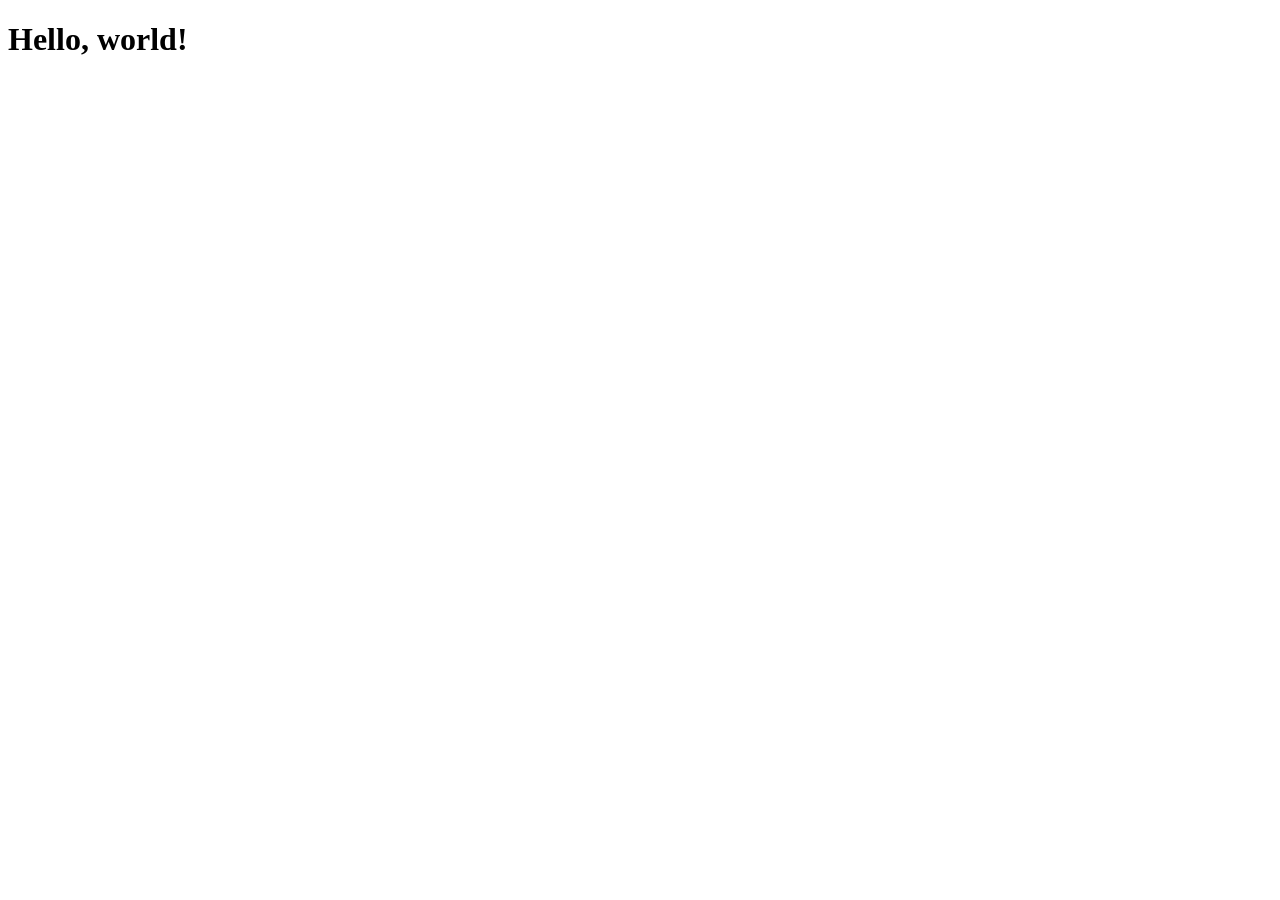
==== index.html @ 5c0de5bb "Update index.html" ====
<!doctype html>
<html lang=en>
<head>
  <meta name="description" content="Writs & Decrees, LLC"/>
  <title>Writs & Decrees</title>
  <link rel=stylesheet href=https://writs-decrees.com/styles.css>
</head>
<body>
     <h1>Hello, world!</h1>
</body>
</html>
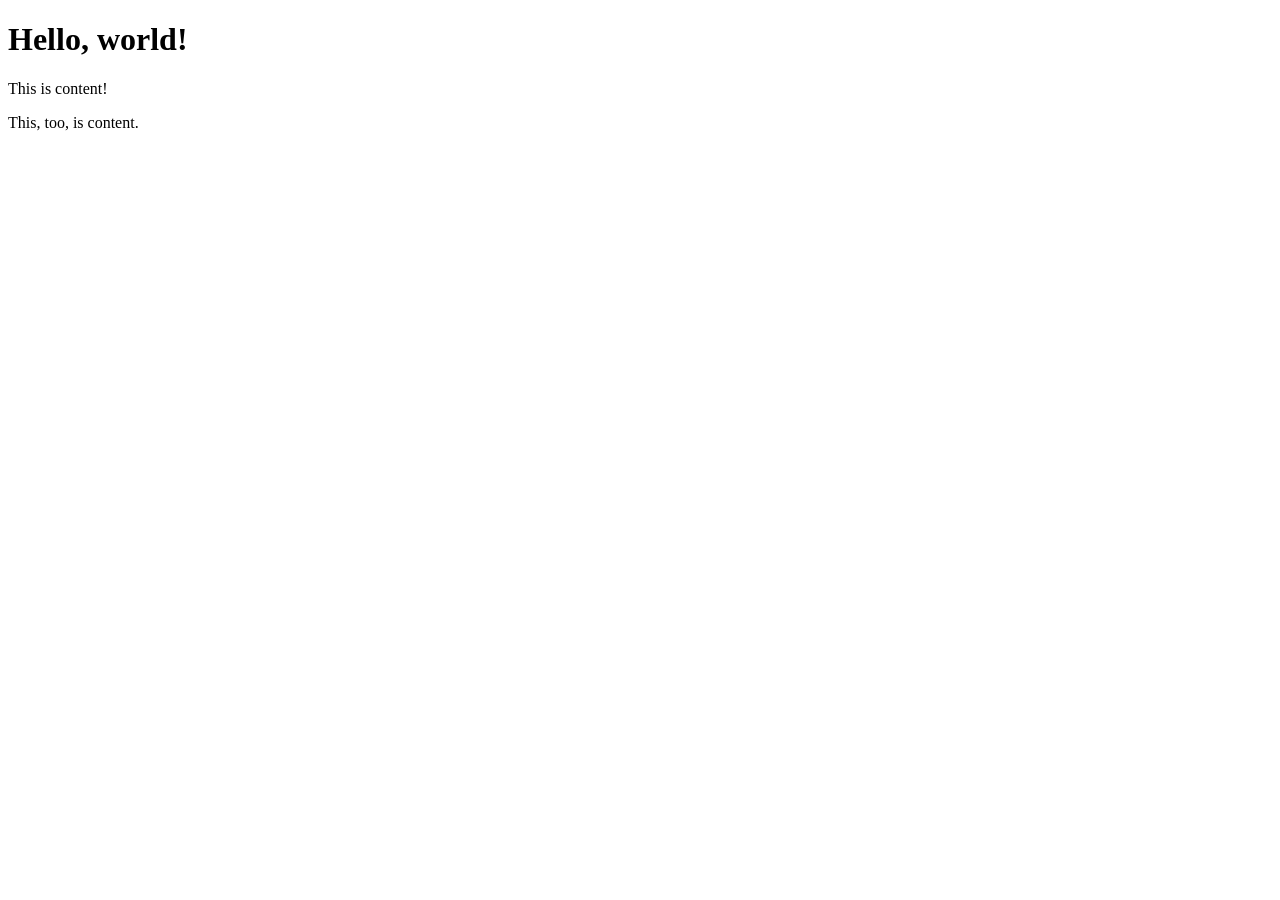
==== commit fce50d81: "Update index.html" ====
--- a/index.html
+++ b/index.html
@@ -6,6 +6,12 @@
   <link rel=stylesheet href=https://writs-decrees.com/styles.css>
 </head>
 <body>
-     <h1>Hello, world!</h1>
+  <header><h1>Hello, world!</h1></header>
+  <main>
+   <p>This is content!</p>
+  </main>
+  <footer>
+   <p>This, too, is content.</p>
+  </footer>
 </body>
 </html>
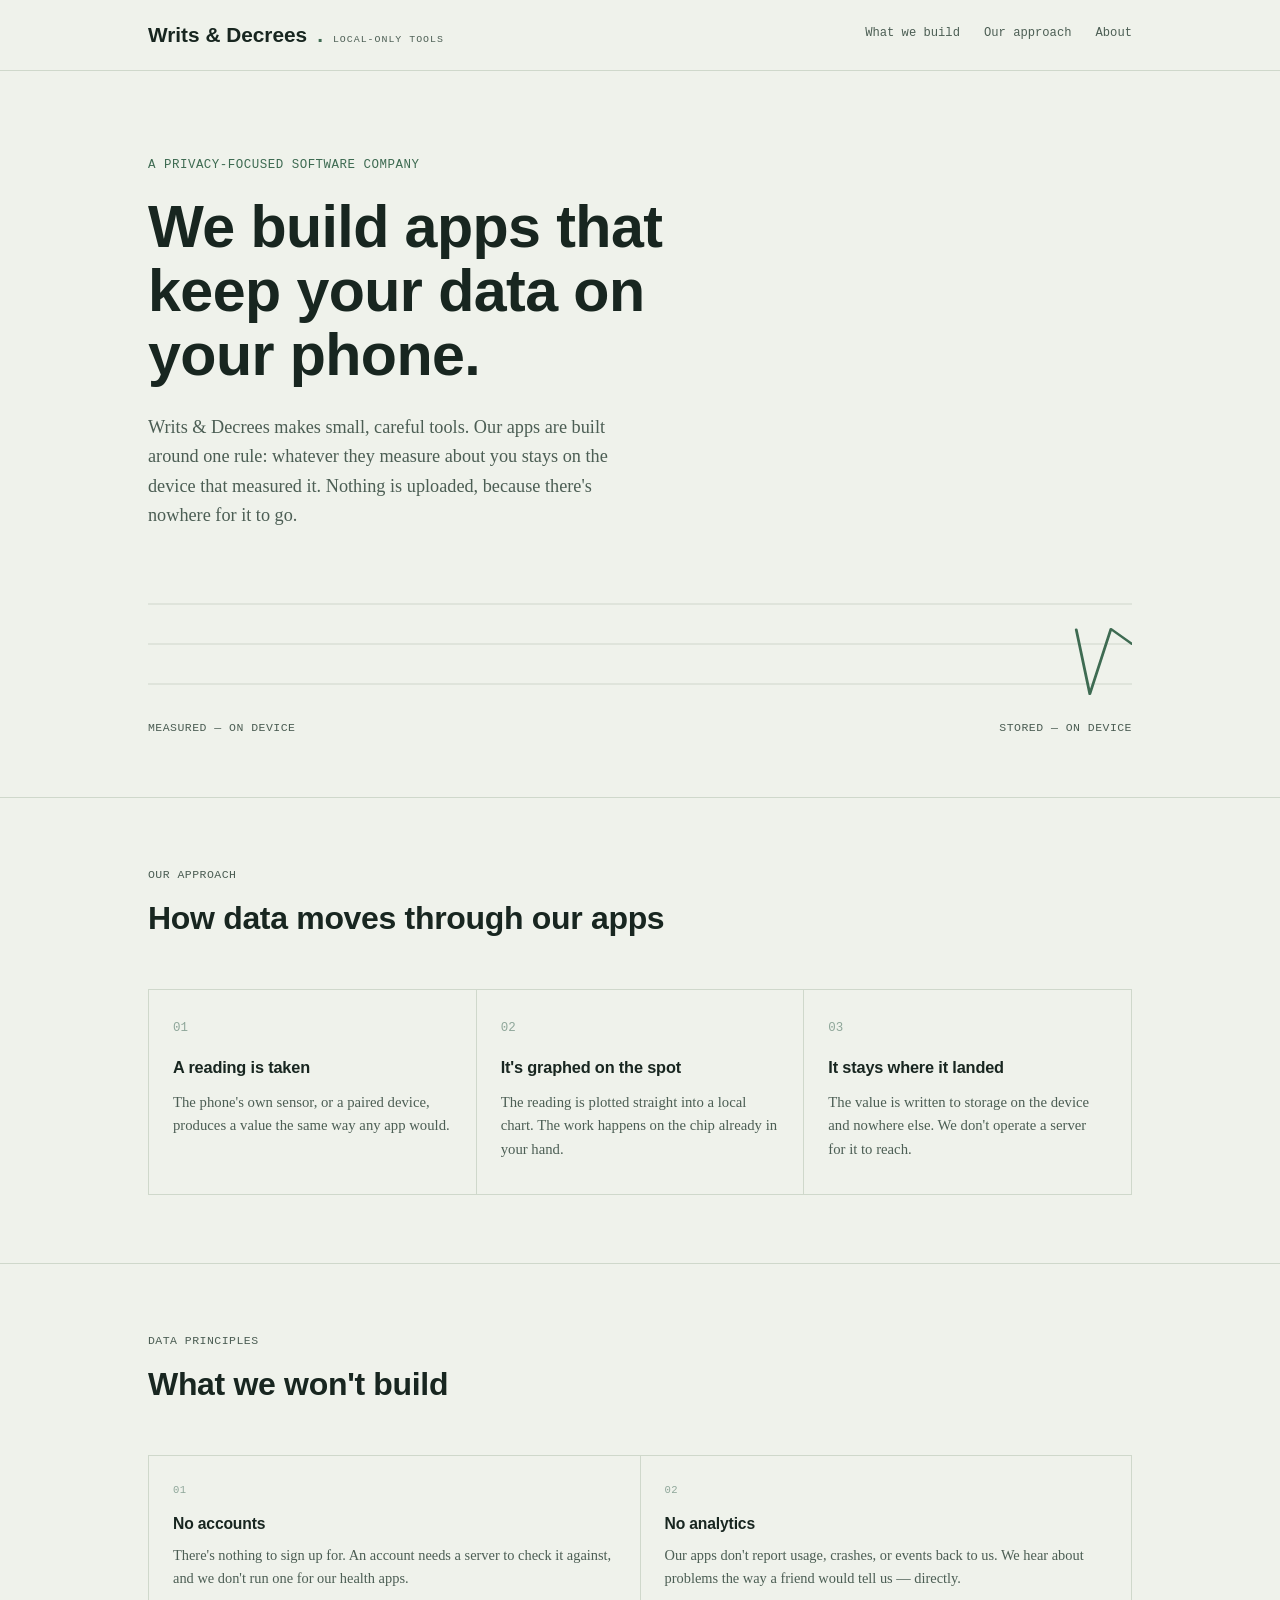
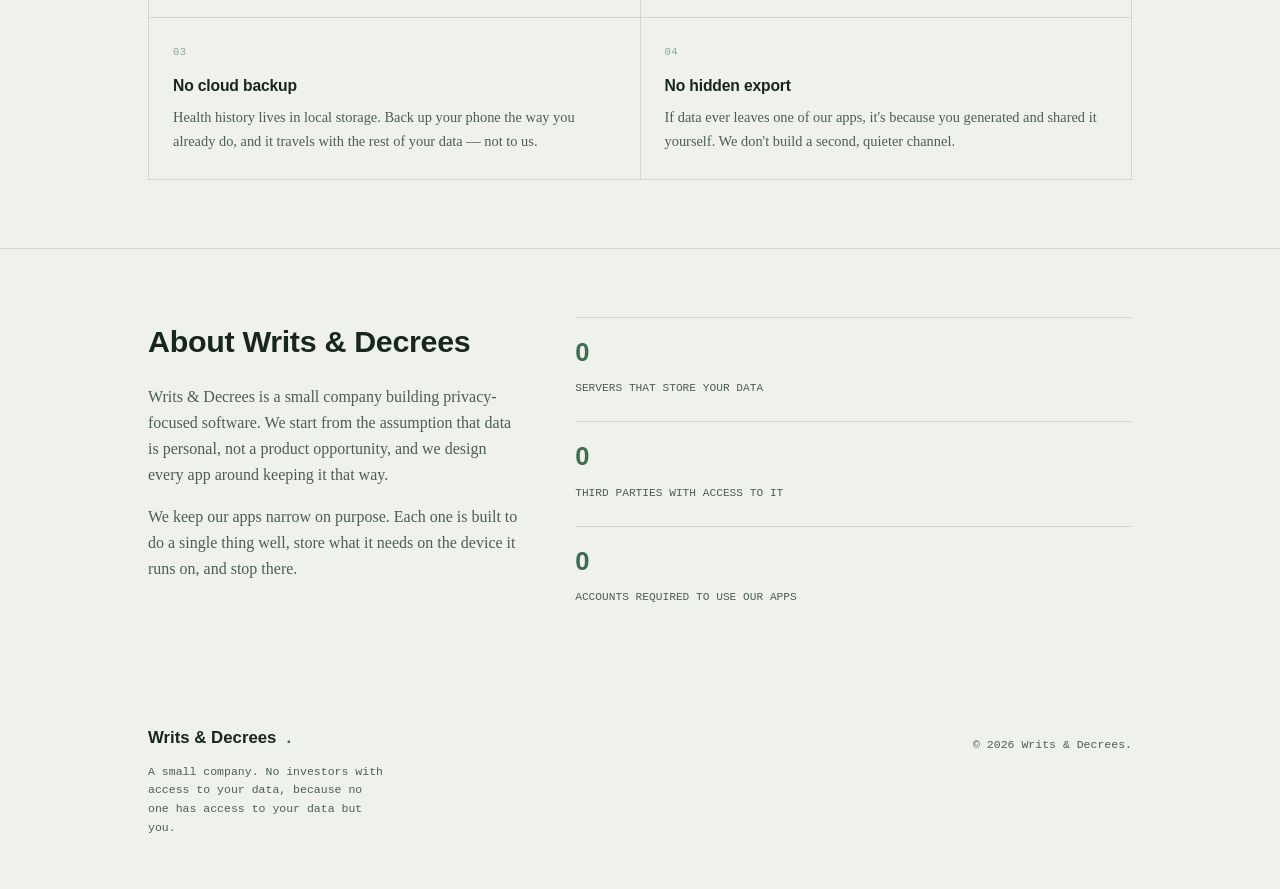
==== commit 76e19a4f: "Add files via upload" ====
--- a/index.html
+++ b/index.html
@@ -1,17 +1,520 @@
 <!doctype html>
-<html lang=en>
+<html lang="en">
 <head>
-  <meta name="description" content="Writs & Decrees, LLC"/>
-  <title>Writs & Decrees</title>
-  <link rel=stylesheet href=https://writs-decrees.com/styles.css>
+<meta name="robots" content="nofollow, noarchive">
+<meta name="description" content="Writs & Decrees — a company building privacy-focused apps."/>
+<meta name="viewport" content="width=device-width, initial-scale=1"/>
+<title>Writs & Decrees</title>
+<style>
+  :root{
+    --paper:#EFF2EB;
+    --paper-alt:#E4E9DF;
+    --ink:#182620;
+    --ink-dim:#4C5E54;
+    --moss:#3E6B52;
+    --moss-dim:#8FA79A;
+    --line:#CFD8CB;
+  }
+
+  *{box-sizing:border-box;}
+  html{scroll-behavior:smooth;}
+  body{
+    margin:0;
+    background:var(--paper);
+    color:var(--ink);
+    font-family:Georgia, 'Iowan Old Style', 'Palatino Linotype', 'Times New Roman', serif;
+    line-height:1.62;
+    -webkit-font-smoothing:antialiased;
+  }
+
+  h1,h2,h3,.display{
+    font-family:-apple-system, BlinkMacSystemFont, 'Segoe UI', Roboto, Helvetica, Arial, sans-serif;
+    letter-spacing:-0.01em;
+    color:var(--ink);
+  }
+
+  .data, .eyebrow, .tag{
+    font-family:'SF Mono', 'Courier New', Courier, monospace;
+    letter-spacing:0.04em;
+  }
+
+  a{color:inherit;}
+
+  .wrap{
+    max-width:1040px;
+    margin:0 auto;
+    padding:0 28px;
+  }
+
+  /* ---------- header ---------- */
+  header.site{
+    position:sticky;
+    top:0;
+    z-index:20;
+    background:rgba(239,242,235,0.92);
+    backdrop-filter:blur(6px);
+    border-bottom:1px solid var(--line);
+  }
+  header.site .wrap{
+    display:flex;
+    align-items:center;
+    justify-content:space-between;
+    padding-top:18px;
+    padding-bottom:18px;
+  }
+  .wordmark{
+    display:flex;
+    align-items:baseline;
+    gap:10px;
+    font-size:1.3rem;
+    font-weight:700;
+    font-family:-apple-system, BlinkMacSystemFont, 'Segoe UI', Roboto, Helvetica, Arial, sans-serif;
+  }
+  .wordmark .dot{color:var(--moss);}
+  .wordmark small{
+    font-family:'SF Mono', 'Courier New', monospace;
+    font-size:0.62rem;
+    color:var(--ink-dim);
+    font-weight:400;
+    letter-spacing:0.1em;
+    text-transform:uppercase;
+  }
+  nav.site-nav{
+    display:flex;
+    gap:24px;
+    font-family:'SF Mono', 'Courier New', monospace;
+    font-size:0.76rem;
+  }
+  nav.site-nav a{
+    text-decoration:none;
+    color:var(--ink-dim);
+    border-bottom:1px solid transparent;
+    padding-bottom:2px;
+  }
+  nav.site-nav a:hover, nav.site-nav a:focus-visible{
+    color:var(--moss);
+    border-color:var(--moss);
+  }
+
+  /* ---------- hero ---------- */
+  .hero{
+    padding:84px 0 60px;
+    border-bottom:1px solid var(--line);
+  }
+  .hero .eyebrow{
+    color:var(--moss);
+    font-size:0.78rem;
+    text-transform:uppercase;
+    margin-bottom:20px;
+    display:block;
+  }
+  .hero h1{
+    font-size:clamp(2.1rem, 5vw, 3.7rem);
+    font-weight:700;
+    line-height:1.08;
+    margin:0 0 26px;
+    max-width:16ch;
+  }
+  .hero p.lede{
+    max-width:56ch;
+    font-size:1.14rem;
+    color:var(--ink-dim);
+    margin:0 0 48px;
+  }
+
+  /* waveform signature */
+  .waveform{
+    width:100%;
+    height:130px;
+    display:block;
+  }
+  .waveform path{
+    fill:none;
+    stroke:var(--moss);
+    stroke-width:2;
+    stroke-linecap:round;
+    stroke-linejoin:round;
+  }
+  .waveform .trace{
+    stroke-dasharray:1400;
+    stroke-dashoffset:1400;
+    animation:draw 3.4s ease-in-out infinite;
+  }
+  .waveform .grid line{
+    stroke:var(--line);
+    stroke-width:1;
+  }
+  @keyframes draw{
+    0%{stroke-dashoffset:1400;}
+    55%{stroke-dashoffset:0;}
+    100%{stroke-dashoffset:0; opacity:0.15;}
+  }
+  @media (prefers-reduced-motion: reduce){
+    .waveform .trace{animation:none; stroke-dashoffset:0;}
+  }
+  .waveform-caption{
+    display:flex;
+    justify-content:space-between;
+    font-size:0.72rem;
+    color:var(--ink-dim);
+    margin-top:10px;
+  }
+
+  /* ---------- section shell ---------- */
+  section{
+    padding:68px 0;
+    border-bottom:1px solid var(--line);
+  }
+  section:last-of-type{border-bottom:none;}
+  .section-head{
+    display:flex;
+    justify-content:space-between;
+    align-items:flex-end;
+    gap:24px;
+    margin-bottom:44px;
+    flex-wrap:wrap;
+  }
+  .section-head h2{
+    font-size:clamp(1.45rem, 2.8vw, 2rem);
+    font-weight:600;
+    margin:0;
+  }
+  .section-head .eyebrow{
+    color:var(--ink-dim);
+    font-size:0.72rem;
+    text-transform:uppercase;
+    display:block;
+    margin-bottom:8px;
+  }
+  .section-head .note{
+    font-size:0.85rem;
+    color:var(--ink-dim);
+    max-width:32ch;
+    text-align:right;
+    margin:0;
+  }
+
+  /* ---------- focus area ---------- */
+  .focus-block{
+    display:grid;
+    grid-template-columns:1.1fr 0.9fr;
+    gap:56px;
+    align-items:center;
+  }
+  .focus-copy .tag{
+    display:inline-block;
+    color:var(--moss);
+    font-size:0.72rem;
+    text-transform:uppercase;
+    border:1px solid var(--moss-dim);
+    padding:4px 10px;
+    border-radius:2px;
+    margin-bottom:18px;
+  }
+  .focus-copy p{
+    color:var(--ink-dim);
+    font-size:1rem;
+    margin:0 0 16px;
+    max-width:48ch;
+  }
+  .focus-copy p:last-child{margin-bottom:0;}
+
+  .graph-panel{
+    background:var(--paper-alt);
+    border:1px solid var(--line);
+    border-radius:6px;
+    padding:22px 20px 18px;
+  }
+  .graph-panel .cap{
+    display:flex;
+    justify-content:space-between;
+    font-family:'SF Mono', 'Courier New', monospace;
+    font-size:0.64rem;
+    color:var(--ink-dim);
+    margin-bottom:14px;
+  }
+  .graph-panel svg{width:100%; height:140px; display:block;}
+  .graph-panel path{
+    fill:none;
+    stroke:var(--moss);
+    stroke-width:2;
+  }
+  .graph-panel .foot{
+    margin-top:14px;
+    font-family:'SF Mono', 'Courier New', monospace;
+    font-size:0.62rem;
+    color:var(--ink-dim);
+    border-top:1px solid var(--line);
+    padding-top:12px;
+  }
+
+  /* ---------- flow ---------- */
+  .flow{
+    display:grid;
+    grid-template-columns:repeat(3, 1fr);
+    gap:1px;
+    background:var(--line);
+    border:1px solid var(--line);
+  }
+  .flow-step{
+    background:var(--paper);
+    padding:28px 24px 32px;
+    position:relative;
+  }
+  .flow-step .num{
+    font-family:'SF Mono', 'Courier New', monospace;
+    color:var(--moss-dim);
+    font-size:0.78rem;
+    display:block;
+    margin-bottom:16px;
+  }
+  .flow-step h3{
+    font-size:1.02rem;
+    margin:0 0 10px;
+    font-weight:600;
+  }
+  .flow-step p{
+    color:var(--ink-dim);
+    font-size:0.92rem;
+    margin:0;
+  }
+
+  /* ---------- principles ---------- */
+  .principles{
+    display:grid;
+    grid-template-columns:repeat(2, 1fr);
+    gap:1px;
+    background:var(--line);
+    border:1px solid var(--line);
+  }
+  .principle{
+    background:var(--paper);
+    padding:26px 24px;
+  }
+  .principle h3{
+    font-size:0.98rem;
+    margin:0 0 8px;
+    font-weight:600;
+  }
+  .principle p{
+    color:var(--ink-dim);
+    font-size:0.9rem;
+    margin:0;
+  }
+  .principle .data{
+    font-size:0.66rem;
+    color:var(--moss-dim);
+    display:block;
+    margin-bottom:12px;
+  }
+
+  /* ---------- about ---------- */
+  .about{
+    display:grid;
+    grid-template-columns:0.8fr 1.2fr;
+    gap:56px;
+  }
+  .about h2{
+    font-size:clamp(1.45rem, 2.8vw, 1.9rem);
+    font-weight:600;
+    margin:0 0 18px;
+  }
+  .about p{
+    color:var(--ink-dim);
+    font-size:1rem;
+    max-width:56ch;
+    margin:0 0 16px;
+  }
+  .about-stats{
+    display:flex;
+    flex-direction:column;
+    gap:22px;
+  }
+  .stat{
+    border-top:1px solid var(--line);
+    padding-top:14px;
+  }
+  .stat .num{
+    font-family:-apple-system, BlinkMacSystemFont, 'Segoe UI', Roboto, Helvetica, Arial, sans-serif;
+    font-size:1.6rem;
+    font-weight:700;
+    color:var(--moss);
+    display:block;
+  }
+  .stat .label{
+    font-family:'SF Mono', 'Courier New', monospace;
+    font-size:0.7rem;
+    color:var(--ink-dim);
+    text-transform:uppercase;
+  }
+
+  /* ---------- footer ---------- */
+  footer.site{
+    padding:48px 0 40px;
+  }
+  footer.site .wrap{
+    display:flex;
+    justify-content:space-between;
+    align-items:flex-start;
+    flex-wrap:wrap;
+    gap:24px;
+  }
+  footer .wordmark{font-size:1.05rem;}
+  footer .fine{
+    font-family:'SF Mono', 'Courier New', monospace;
+    font-size:0.72rem;
+    color:var(--ink-dim);
+    max-width:34ch;
+  }
+  footer .contact{
+    text-align:right;
+    font-size:0.9rem;
+    color:var(--ink-dim);
+  }
+
+  @media (max-width:860px){
+    .flow{grid-template-columns:1fr;}
+    .focus-block{grid-template-columns:1fr;}
+    .principles{grid-template-columns:1fr;}
+    .about{grid-template-columns:1fr;}
+    footer.site .wrap{flex-direction:column;}
+    footer .contact{text-align:left;}
+    nav.site-nav{display:none;}
+  }
+</style>
 </head>
 <body>
-  <header><h1>Hello, world!</h1></header>
-  <main>
-   <p>This is content!</p>
-  </main>
-  <footer>
-   <p>This, too, is content.</p>
-  </footer>
+
+<header class="site">
+  <div class="wrap">
+    <div class="wordmark">Writs & Decrees<span class="dot">.</span><small>Local-only tools</small></div>
+    <nav class="site-nav">
+      <a href="#focus">What we build</a>
+      <a href="#philosophy">Our approach</a>
+      <a href="#about">About</a>
+    </nav>
+  </div>
+</header>
+
+<main>
+  <section class="hero">
+    <div class="wrap">
+      <span class="eyebrow">A privacy-focused software company</span>
+      <h1>We build apps that keep your data on your phone.</h1>
+      <p class="lede">Writs & Decrees makes small, careful tools. Our apps are built around one rule: whatever they measure about you stays on the device that measured it. Nothing is uploaded, because there's nowhere for it to go.</p>
+
+      <svg class="waveform" viewBox="0 0 700 130" preserveAspectRatio="none" aria-hidden="true">
+        <g class="grid">
+          <line x1="0" y1="25" x2="700" y2="25"></line>
+          <line x1="0" y1="65" x2="700" y2="65"></line>
+          <line x1="0" y1="105" x2="700" y2="105"></line>
+        </g>
+        <path class="trace" d="M0,65 L60,65 L80,65 L95,15 L110,115 L125,50 L140,65 L200,65 L220,65 L235,20 L250,110 L265,55 L280,65 L340,65 L360,65 L375,10 L390,120 L405,45 L420,65 L480,65 L500,65 L515,25 L530,105 L545,60 L560,65 L620,65 L640,65 L655,15 L670,115 L685,50 L700,65"></path>
+      </svg>
+      <div class="waveform-caption">
+        <span class="data">MEASURED — ON DEVICE</span>
+        <span class="data">STORED — ON DEVICE</span>
+      </div>
+    </div>
+  </section>
+
+  <section id="philosophy">
+    <div class="wrap">
+      <div class="section-head">
+        <div>
+          <span class="eyebrow">Our approach</span>
+          <h2>How data moves through our apps</h2>
+        </div>
+      </div>
+      <div class="flow">
+        <div class="flow-step">
+          <span class="num">01</span>
+          <h3>A reading is taken</h3>
+          <p>The phone's own sensor, or a paired device, produces a value the same way any app would.</p>
+        </div>
+        <div class="flow-step">
+          <span class="num">02</span>
+          <h3>It's graphed on the spot</h3>
+          <p>The reading is plotted straight into a local chart. The work happens on the chip already in your hand.</p>
+        </div>
+        <div class="flow-step">
+          <span class="num">03</span>
+          <h3>It stays where it landed</h3>
+          <p>The value is written to storage on the device and nowhere else. We don't operate a server for it to reach.</p>
+        </div>
+      </div>
+    </div>
+  </section>
+
+  <section id="principles-section">
+    <div class="wrap">
+      <div class="section-head">
+        <div>
+          <span class="eyebrow">Data principles</span>
+          <h2>What we won't build</h2>
+        </div>
+      </div>
+      <div class="principles">
+        <div class="principle">
+          <span class="data">01</span>
+          <h3>No accounts</h3>
+          <p>There's nothing to sign up for. An account needs a server to check it against, and we don't run one for our health apps.</p>
+        </div>
+        <div class="principle">
+          <span class="data">02</span>
+          <h3>No analytics</h3>
+          <p>Our apps don't report usage, crashes, or events back to us. We hear about problems the way a friend would tell us — directly.</p>
+        </div>
+        <div class="principle">
+          <span class="data">03</span>
+          <h3>No cloud backup</h3>
+          <p>Health history lives in local storage. Back up your phone the way you already do, and it travels with the rest of your data — not to us.</p>
+        </div>
+        <div class="principle">
+          <span class="data">04</span>
+          <h3>No hidden export</h3>
+          <p>If data ever leaves one of our apps, it's because you generated and shared it yourself. We don't build a second, quieter channel.</p>
+        </div>
+      </div>
+    </div>
+  </section>
+
+  <section id="about">
+    <div class="wrap about">
+      <div>
+        <h2>About Writs & Decrees</h2>
+        <p>Writs & Decrees is a small company building privacy-focused software. We start from the assumption that data is personal, not a product opportunity, and we design every app around keeping it that way.</p>
+        <p>We keep our apps narrow on purpose. Each one is built to do a single thing well, store what it needs on the device it runs on, and stop there.</p>
+      </div>
+      <div class="about-stats">
+        <div class="stat">
+          <span class="num">0</span>
+          <span class="label">Servers that store your data</span>
+        </div>
+        <div class="stat">
+          <span class="num">0</span>
+          <span class="label">Third parties with access to it</span>
+        </div>
+        <div class="stat">
+          <span class="num">0</span>
+          <span class="label">Accounts required to use our apps</span>
+        </div>
+      </div>
+    </div>
+  </section>
+</main>
+
+<footer class="site">
+  <div class="wrap">
+    <div>
+      <div class="wordmark">Writs & Decrees<span class="dot">.</span></div>
+      <p class="fine">A small company. No investors with access to your data, because no one has access to your data but you.</p>
+    </div>
+    <div class="contact">
+      <p class="fine">© 2026 Writs & Decrees.</p>
+    </div>
+  </div>
+</footer>
+
 </body>
-</html>
+</html>
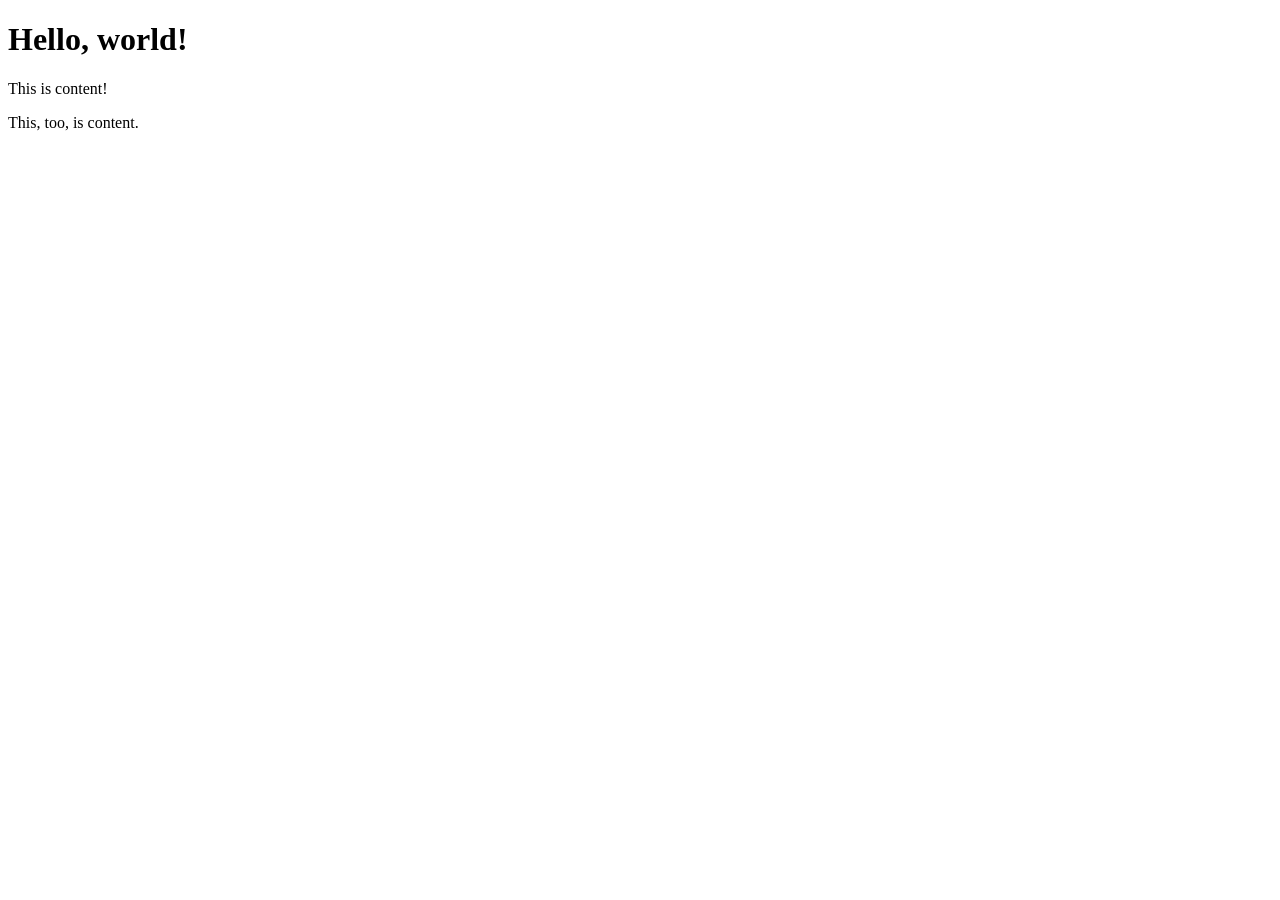
==== commit 2bf5e0e4: "Rename old-index.html to index.html" ====
--- a/index.html
+++ b/index.html
@@ -1,520 +1,19 @@
 <!doctype html>
-<html lang="en">
+<html lang=en>
 <head>
-<meta name="robots" content="nofollow, noarchive">
-<meta name="description" content="Writs & Decrees — a company building privacy-focused apps."/>
-<meta name="viewport" content="width=device-width, initial-scale=1"/>
-<title>Writs & Decrees</title>
-<style>
-  :root{
-    --paper:#EFF2EB;
-    --paper-alt:#E4E9DF;
-    --ink:#182620;
-    --ink-dim:#4C5E54;
-    --moss:#3E6B52;
-    --moss-dim:#8FA79A;
-    --line:#CFD8CB;
-  }
-
-  *{box-sizing:border-box;}
-  html{scroll-behavior:smooth;}
-  body{
-    margin:0;
-    background:var(--paper);
-    color:var(--ink);
-    font-family:Georgia, 'Iowan Old Style', 'Palatino Linotype', 'Times New Roman', serif;
-    line-height:1.62;
-    -webkit-font-smoothing:antialiased;
-  }
-
-  h1,h2,h3,.display{
-    font-family:-apple-system, BlinkMacSystemFont, 'Segoe UI', Roboto, Helvetica, Arial, sans-serif;
-    letter-spacing:-0.01em;
-    color:var(--ink);
-  }
-
-  .data, .eyebrow, .tag{
-    font-family:'SF Mono', 'Courier New', Courier, monospace;
-    letter-spacing:0.04em;
-  }
-
-  a{color:inherit;}
-
-  .wrap{
-    max-width:1040px;
-    margin:0 auto;
-    padding:0 28px;
-  }
-
-  /* ---------- header ---------- */
-  header.site{
-    position:sticky;
-    top:0;
-    z-index:20;
-    background:rgba(239,242,235,0.92);
-    backdrop-filter:blur(6px);
-    border-bottom:1px solid var(--line);
-  }
-  header.site .wrap{
-    display:flex;
-    align-items:center;
-    justify-content:space-between;
-    padding-top:18px;
-    padding-bottom:18px;
-  }
-  .wordmark{
-    display:flex;
-    align-items:baseline;
-    gap:10px;
-    font-size:1.3rem;
-    font-weight:700;
-    font-family:-apple-system, BlinkMacSystemFont, 'Segoe UI', Roboto, Helvetica, Arial, sans-serif;
-  }
-  .wordmark .dot{color:var(--moss);}
-  .wordmark small{
-    font-family:'SF Mono', 'Courier New', monospace;
-    font-size:0.62rem;
-    color:var(--ink-dim);
-    font-weight:400;
-    letter-spacing:0.1em;
-    text-transform:uppercase;
-  }
-  nav.site-nav{
-    display:flex;
-    gap:24px;
-    font-family:'SF Mono', 'Courier New', monospace;
-    font-size:0.76rem;
-  }
-  nav.site-nav a{
-    text-decoration:none;
-    color:var(--ink-dim);
-    border-bottom:1px solid transparent;
-    padding-bottom:2px;
-  }
-  nav.site-nav a:hover, nav.site-nav a:focus-visible{
-    color:var(--moss);
-    border-color:var(--moss);
-  }
-
-  /* ---------- hero ---------- */
-  .hero{
-    padding:84px 0 60px;
-    border-bottom:1px solid var(--line);
-  }
-  .hero .eyebrow{
-    color:var(--moss);
-    font-size:0.78rem;
-    text-transform:uppercase;
-    margin-bottom:20px;
-    display:block;
-  }
-  .hero h1{
-    font-size:clamp(2.1rem, 5vw, 3.7rem);
-    font-weight:700;
-    line-height:1.08;
-    margin:0 0 26px;
-    max-width:16ch;
-  }
-  .hero p.lede{
-    max-width:56ch;
-    font-size:1.14rem;
-    color:var(--ink-dim);
-    margin:0 0 48px;
-  }
-
-  /* waveform signature */
-  .waveform{
-    width:100%;
-    height:130px;
-    display:block;
-  }
-  .waveform path{
-    fill:none;
-    stroke:var(--moss);
-    stroke-width:2;
-    stroke-linecap:round;
-    stroke-linejoin:round;
-  }
-  .waveform .trace{
-    stroke-dasharray:1400;
-    stroke-dashoffset:1400;
-    animation:draw 3.4s ease-in-out infinite;
-  }
-  .waveform .grid line{
-    stroke:var(--line);
-    stroke-width:1;
-  }
-  @keyframes draw{
-    0%{stroke-dashoffset:1400;}
-    55%{stroke-dashoffset:0;}
-    100%{stroke-dashoffset:0; opacity:0.15;}
-  }
-  @media (prefers-reduced-motion: reduce){
-    .waveform .trace{animation:none; stroke-dashoffset:0;}
-  }
-  .waveform-caption{
-    display:flex;
-    justify-content:space-between;
-    font-size:0.72rem;
-    color:var(--ink-dim);
-    margin-top:10px;
-  }
-
-  /* ---------- section shell ---------- */
-  section{
-    padding:68px 0;
-    border-bottom:1px solid var(--line);
-  }
-  section:last-of-type{border-bottom:none;}
-  .section-head{
-    display:flex;
-    justify-content:space-between;
-    align-items:flex-end;
-    gap:24px;
-    margin-bottom:44px;
-    flex-wrap:wrap;
-  }
-  .section-head h2{
-    font-size:clamp(1.45rem, 2.8vw, 2rem);
-    font-weight:600;
-    margin:0;
-  }
-  .section-head .eyebrow{
-    color:var(--ink-dim);
-    font-size:0.72rem;
-    text-transform:uppercase;
-    display:block;
-    margin-bottom:8px;
-  }
-  .section-head .note{
-    font-size:0.85rem;
-    color:var(--ink-dim);
-    max-width:32ch;
-    text-align:right;
-    margin:0;
-  }
-
-  /* ---------- focus area ---------- */
-  .focus-block{
-    display:grid;
-    grid-template-columns:1.1fr 0.9fr;
-    gap:56px;
-    align-items:center;
-  }
-  .focus-copy .tag{
-    display:inline-block;
-    color:var(--moss);
-    font-size:0.72rem;
-    text-transform:uppercase;
-    border:1px solid var(--moss-dim);
-    padding:4px 10px;
-    border-radius:2px;
-    margin-bottom:18px;
-  }
-  .focus-copy p{
-    color:var(--ink-dim);
-    font-size:1rem;
-    margin:0 0 16px;
-    max-width:48ch;
-  }
-  .focus-copy p:last-child{margin-bottom:0;}
-
-  .graph-panel{
-    background:var(--paper-alt);
-    border:1px solid var(--line);
-    border-radius:6px;
-    padding:22px 20px 18px;
-  }
-  .graph-panel .cap{
-    display:flex;
-    justify-content:space-between;
-    font-family:'SF Mono', 'Courier New', monospace;
-    font-size:0.64rem;
-    color:var(--ink-dim);
-    margin-bottom:14px;
-  }
-  .graph-panel svg{width:100%; height:140px; display:block;}
-  .graph-panel path{
-    fill:none;
-    stroke:var(--moss);
-    stroke-width:2;
-  }
-  .graph-panel .foot{
-    margin-top:14px;
-    font-family:'SF Mono', 'Courier New', monospace;
-    font-size:0.62rem;
-    color:var(--ink-dim);
-    border-top:1px solid var(--line);
-    padding-top:12px;
-  }
-
-  /* ---------- flow ---------- */
-  .flow{
-    display:grid;
-    grid-template-columns:repeat(3, 1fr);
-    gap:1px;
-    background:var(--line);
-    border:1px solid var(--line);
-  }
-  .flow-step{
-    background:var(--paper);
-    padding:28px 24px 32px;
-    position:relative;
-  }
-  .flow-step .num{
-    font-family:'SF Mono', 'Courier New', monospace;
-    color:var(--moss-dim);
-    font-size:0.78rem;
-    display:block;
-    margin-bottom:16px;
-  }
-  .flow-step h3{
-    font-size:1.02rem;
-    margin:0 0 10px;
-    font-weight:600;
-  }
-  .flow-step p{
-    color:var(--ink-dim);
-    font-size:0.92rem;
-    margin:0;
-  }
-
-  /* ---------- principles ---------- */
-  .principles{
-    display:grid;
-    grid-template-columns:repeat(2, 1fr);
-    gap:1px;
-    background:var(--line);
-    border:1px solid var(--line);
-  }
-  .principle{
-    background:var(--paper);
-    padding:26px 24px;
-  }
-  .principle h3{
-    font-size:0.98rem;
-    margin:0 0 8px;
-    font-weight:600;
-  }
-  .principle p{
-    color:var(--ink-dim);
-    font-size:0.9rem;
-    margin:0;
-  }
-  .principle .data{
-    font-size:0.66rem;
-    color:var(--moss-dim);
-    display:block;
-    margin-bottom:12px;
-  }
-
-  /* ---------- about ---------- */
-  .about{
-    display:grid;
-    grid-template-columns:0.8fr 1.2fr;
-    gap:56px;
-  }
-  .about h2{
-    font-size:clamp(1.45rem, 2.8vw, 1.9rem);
-    font-weight:600;
-    margin:0 0 18px;
-  }
-  .about p{
-    color:var(--ink-dim);
-    font-size:1rem;
-    max-width:56ch;
-    margin:0 0 16px;
-  }
-  .about-stats{
-    display:flex;
-    flex-direction:column;
-    gap:22px;
-  }
-  .stat{
-    border-top:1px solid var(--line);
-    padding-top:14px;
-  }
-  .stat .num{
-    font-family:-apple-system, BlinkMacSystemFont, 'Segoe UI', Roboto, Helvetica, Arial, sans-serif;
-    font-size:1.6rem;
-    font-weight:700;
-    color:var(--moss);
-    display:block;
-  }
-  .stat .label{
-    font-family:'SF Mono', 'Courier New', monospace;
-    font-size:0.7rem;
-    color:var(--ink-dim);
-    text-transform:uppercase;
-  }
-
-  /* ---------- footer ---------- */
-  footer.site{
-    padding:48px 0 40px;
-  }
-  footer.site .wrap{
-    display:flex;
-    justify-content:space-between;
-    align-items:flex-start;
-    flex-wrap:wrap;
-    gap:24px;
-  }
-  footer .wordmark{font-size:1.05rem;}
-  footer .fine{
-    font-family:'SF Mono', 'Courier New', monospace;
-    font-size:0.72rem;
-    color:var(--ink-dim);
-    max-width:34ch;
-  }
-  footer .contact{
-    text-align:right;
-    font-size:0.9rem;
-    color:var(--ink-dim);
-  }
-
-  @media (max-width:860px){
-    .flow{grid-template-columns:1fr;}
-    .focus-block{grid-template-columns:1fr;}
-    .principles{grid-template-columns:1fr;}
-    .about{grid-template-columns:1fr;}
-    footer.site .wrap{flex-direction:column;}
-    footer .contact{text-align:left;}
-    nav.site-nav{display:none;}
-  }
-</style>
+  <meta name="description" content="Writs & Decrees, LLC"/>
+  <meta name=viewport content="width=device-width, initial-scale=1">
+  <meta name="robots" content="nofollow, noarchive">
+  <title>Writs & Decrees</title>
+  <link rel=stylesheet href=https://writs-decrees.com/styles.css>
 </head>
 <body>
-
-<header class="site">
-  <div class="wrap">
-    <div class="wordmark">Writs & Decrees<span class="dot">.</span><small>Local-only tools</small></div>
-    <nav class="site-nav">
-      <a href="#focus">What we build</a>
-      <a href="#philosophy">Our approach</a>
-      <a href="#about">About</a>
-    </nav>
-  </div>
-</header>
-
-<main>
-  <section class="hero">
-    <div class="wrap">
-      <span class="eyebrow">A privacy-focused software company</span>
-      <h1>We build apps that keep your data on your phone.</h1>
-      <p class="lede">Writs & Decrees makes small, careful tools. Our apps are built around one rule: whatever they measure about you stays on the device that measured it. Nothing is uploaded, because there's nowhere for it to go.</p>
-
-      <svg class="waveform" viewBox="0 0 700 130" preserveAspectRatio="none" aria-hidden="true">
-        <g class="grid">
-          <line x1="0" y1="25" x2="700" y2="25"></line>
-          <line x1="0" y1="65" x2="700" y2="65"></line>
-          <line x1="0" y1="105" x2="700" y2="105"></line>
-        </g>
-        <path class="trace" d="M0,65 L60,65 L80,65 L95,15 L110,115 L125,50 L140,65 L200,65 L220,65 L235,20 L250,110 L265,55 L280,65 L340,65 L360,65 L375,10 L390,120 L405,45 L420,65 L480,65 L500,65 L515,25 L530,105 L545,60 L560,65 L620,65 L640,65 L655,15 L670,115 L685,50 L700,65"></path>
-      </svg>
-      <div class="waveform-caption">
-        <span class="data">MEASURED — ON DEVICE</span>
-        <span class="data">STORED — ON DEVICE</span>
-      </div>
-    </div>
-  </section>
-
-  <section id="philosophy">
-    <div class="wrap">
-      <div class="section-head">
-        <div>
-          <span class="eyebrow">Our approach</span>
-          <h2>How data moves through our apps</h2>
-        </div>
-      </div>
-      <div class="flow">
-        <div class="flow-step">
-          <span class="num">01</span>
-          <h3>A reading is taken</h3>
-          <p>The phone's own sensor, or a paired device, produces a value the same way any app would.</p>
-        </div>
-        <div class="flow-step">
-          <span class="num">02</span>
-          <h3>It's graphed on the spot</h3>
-          <p>The reading is plotted straight into a local chart. The work happens on the chip already in your hand.</p>
-        </div>
-        <div class="flow-step">
-          <span class="num">03</span>
-          <h3>It stays where it landed</h3>
-          <p>The value is written to storage on the device and nowhere else. We don't operate a server for it to reach.</p>
-        </div>
-      </div>
-    </div>
-  </section>
-
-  <section id="principles-section">
-    <div class="wrap">
-      <div class="section-head">
-        <div>
-          <span class="eyebrow">Data principles</span>
-          <h2>What we won't build</h2>
-        </div>
-      </div>
-      <div class="principles">
-        <div class="principle">
-          <span class="data">01</span>
-          <h3>No accounts</h3>
-          <p>There's nothing to sign up for. An account needs a server to check it against, and we don't run one for our health apps.</p>
-        </div>
-        <div class="principle">
-          <span class="data">02</span>
-          <h3>No analytics</h3>
-          <p>Our apps don't report usage, crashes, or events back to us. We hear about problems the way a friend would tell us — directly.</p>
-        </div>
-        <div class="principle">
-          <span class="data">03</span>
-          <h3>No cloud backup</h3>
-          <p>Health history lives in local storage. Back up your phone the way you already do, and it travels with the rest of your data — not to us.</p>
-        </div>
-        <div class="principle">
-          <span class="data">04</span>
-          <h3>No hidden export</h3>
-          <p>If data ever leaves one of our apps, it's because you generated and shared it yourself. We don't build a second, quieter channel.</p>
-        </div>
-      </div>
-    </div>
-  </section>
-
-  <section id="about">
-    <div class="wrap about">
-      <div>
-        <h2>About Writs & Decrees</h2>
-        <p>Writs & Decrees is a small company building privacy-focused software. We start from the assumption that data is personal, not a product opportunity, and we design every app around keeping it that way.</p>
-        <p>We keep our apps narrow on purpose. Each one is built to do a single thing well, store what it needs on the device it runs on, and stop there.</p>
-      </div>
-      <div class="about-stats">
-        <div class="stat">
-          <span class="num">0</span>
-          <span class="label">Servers that store your data</span>
-        </div>
-        <div class="stat">
-          <span class="num">0</span>
-          <span class="label">Third parties with access to it</span>
-        </div>
-        <div class="stat">
-          <span class="num">0</span>
-          <span class="label">Accounts required to use our apps</span>
-        </div>
-      </div>
-    </div>
-  </section>
-</main>
-
-<footer class="site">
-  <div class="wrap">
-    <div>
-      <div class="wordmark">Writs & Decrees<span class="dot">.</span></div>
-      <p class="fine">A small company. No investors with access to your data, because no one has access to your data but you.</p>
-    </div>
-    <div class="contact">
-      <p class="fine">© 2026 Writs & Decrees.</p>
-    </div>
-  </div>
-</footer>
-
+  <header roll=header><h1>Hello, world!</h1></header>
+  <main roll=main>
+   <p>This is content!</p>
+  </main>
+  <footer roll=footer>
+   <p>This, too, is content.</p>
+  </footer>
 </body>
-</html>+</html>
